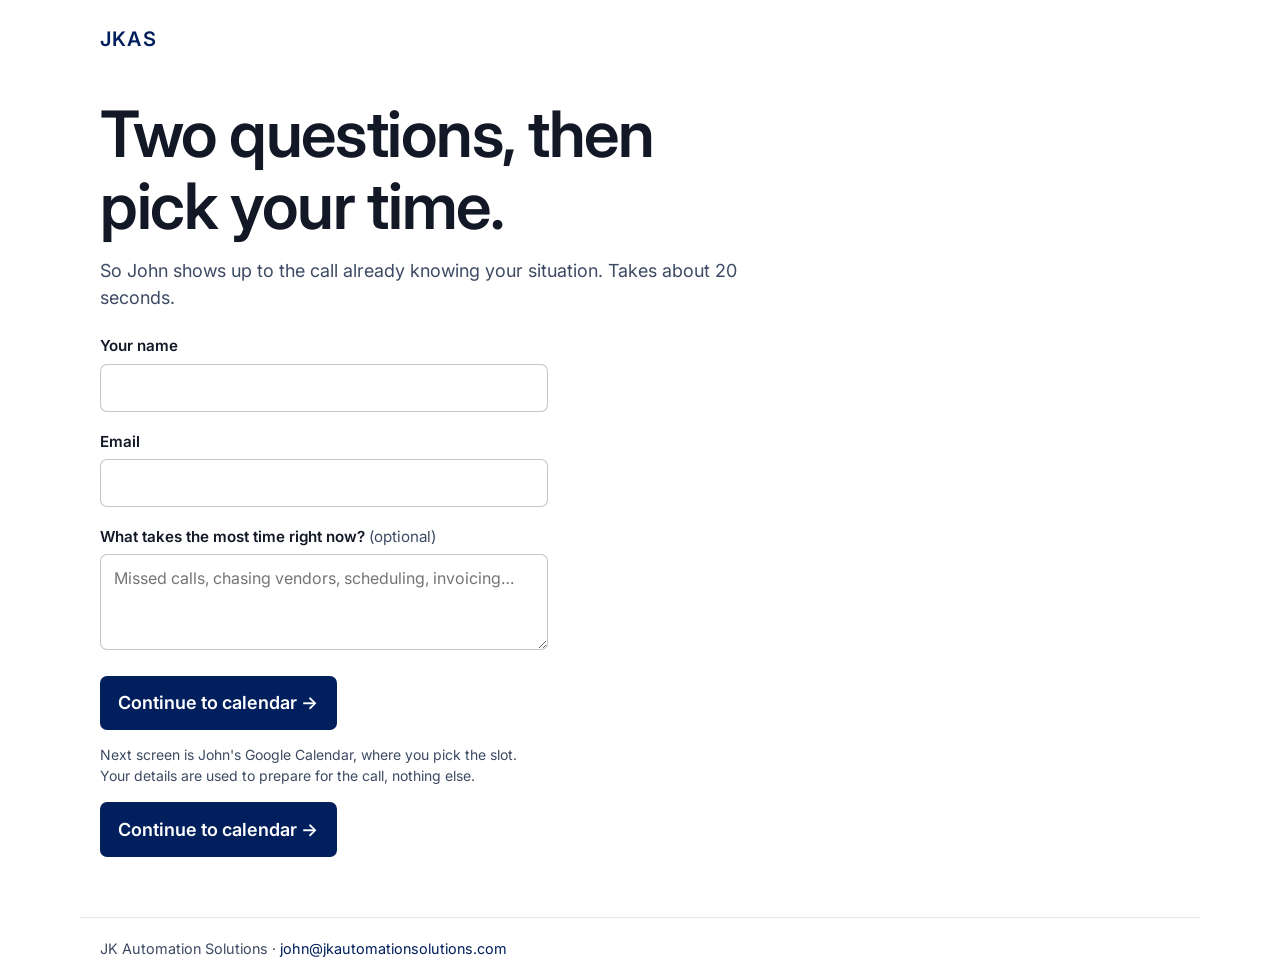
==== book/index.html @ 0c414f65 "Add /book step so bookings become a real tracked conversion Google Calendar appointment pages are ho" ====
<!DOCTYPE html>
<html lang="en">
<head>
  <meta charset="utf-8">
  <meta name="viewport" content="width=device-width, initial-scale=1">
  <title>Book a 15-minute walkthrough | JK Automation Solutions</title>
  <meta name="description" content="Tell John what's eating your time, then pick a 15-minute slot.">
  <meta name="robots" content="noindex, follow">
  <link rel="icon" href="/jkas.svg">
  <link rel="preconnect" href="https://fonts.googleapis.com">
  <link rel="preconnect" href="https://fonts.gstatic.com" crossorigin>
  <link href="https://fonts.googleapis.com/css2?family=Inter:wght@400;600&display=swap" rel="stylesheet">
  <link rel="stylesheet" href="/styles.css">
  <!-- Google tag (gtag.js) AW-18446712626 + G-NCH603HL9H -->
  <script async src="https://www.googletagmanager.com/gtag/js?id=AW-18446712626"></script>
  <script>
    window.dataLayer = window.dataLayer || [];
    function gtag(){dataLayer.push(arguments);}
    gtag('js', new Date());
    gtag('config', 'AW-18446712626');
    gtag('config', 'G-NCH603HL9H');
  </script>
  <!-- Vercel Web Analytics -->
  <script>
    window.va = window.va || function () { (window.vaq = window.vaq || []).push(arguments); };
  </script>
  <script defer src="/_vercel/insights/script.js"></script>
  <script src="/track.js"></script>
</head>
<body>
  <header class="wrap">
    <a class="brand" href="/">JKAS</a>
  </header>

  <main class="wrap">
    <section class="hero">
      <h1>Two questions, then pick your time.</h1>
      <p class="lede">So John shows up to the call already knowing your situation. Takes about 20 seconds.</p>

      <form id="book-form" class="form" novalidate>
        <div class="field">
          <label for="name">Your name</label>
          <input id="name" name="name" type="text" autocomplete="name" required>
          <p class="err" data-err="name" hidden>Please add your name.</p>
        </div>

        <div class="field">
          <label for="email">Email</label>
          <input id="email" name="email" type="email" autocomplete="email" inputmode="email" required>
          <p class="err" data-err="email" hidden>Please add a valid email.</p>
        </div>

        <div class="field">
          <label for="task">What takes the most time right now? <span class="opt">(optional)</span></label>
          <textarea id="task" name="task" rows="3" placeholder="Missed calls, chasing vendors, scheduling, invoicing&hellip;"></textarea>
        </div>

        <p class="actions">
          <button class="btn" type="submit" id="book-submit">Continue to calendar &rarr;</button>
        </p>
        <p class="fineprint">Next screen is John's Google Calendar, where you pick the slot. Your details are used to prepare for the call, nothing else.</p>
      </form>

      <p class="actions" id="fallback" hidden>
        <a class="btn" id="fallback-link" href="https://calendar.app.google/WTUQNErLQ6btWFNG7">Continue to calendar &rarr;</a>
      </p>
    </section>
  </main>

  <footer class="wrap">
    <p>JK Automation Solutions &middot; <a class="mail" href="mailto:john@jkautomationsolutions.com">john@jkautomationsolutions.com</a></p>
  </footer>

  <script>
  (function () {
    // ---- Config ------------------------------------------------------
    var CALENDAR_URL = 'https://calendar.app.google/WTUQNErLQ6btWFNG7';

    // Google Ads conversion action for a completed booking request.
    // Create a NEW action named e.g. "Lead - Booking Request" in Google Ads
    // and paste its send_to value here. Until then this reuses the old label.
    var CONVERSION_SEND_TO = 'AW-18446712626/umvJCPDZqvUcELL-idxE';

    // Optional: a Google Form that receives the lead so nobody is lost if
    // they abandon the calendar step. Fill both in to switch it on.
    // FORM_ACTION: https://docs.google.com/forms/d/e/<FORM_ID>/formResponse
    // FORM_FIELDS: the entry.NNNN ids from that form's prefilled link.
    var FORM_ACTION = '';
    var FORM_FIELDS = { name: '', email: '', task: '', gclid: '' };
    // ------------------------------------------------------------------

    var form = document.getElementById('book-form');
    var submit = document.getElementById('book-submit');
    var fallback = document.getElementById('fallback');
    var handedOff = false;

    document.getElementById('fallback-link').href = CALENDAR_URL;

    function showErr(field, show) {
      var el = document.querySelector('[data-err="' + field + '"]');
      if (el) { el.hidden = !show; }
      var input = document.getElementById(field);
      if (input) { input.setAttribute('aria-invalid', show ? 'true' : 'false'); }
    }

    function validEmail(v) { return /^[^\s@]+@[^\s@]+\.[^\s@]+$/.test(v); }

    function goToCalendar() {
      if (handedOff) return;
      handedOff = true;
      window.location.href = CALENDAR_URL;
    }

    function saveLead(lead) {
      if (!FORM_ACTION || !FORM_FIELDS.email) return;
      try {
        var body = new FormData();
        Object.keys(FORM_FIELDS).forEach(function (k) {
          if (FORM_FIELDS[k] && lead[k]) { body.append(FORM_FIELDS[k], lead[k]); }
        });
        // no-cors: Google Forms accepts the POST but returns an opaque
        // response, so this is fire-and-forget by design.
        fetch(FORM_ACTION, { method: 'POST', mode: 'no-cors', body: body });
      } catch (err) { /* never block the booking on this */ }
    }

    form.addEventListener('submit', function (e) {
      e.preventDefault();

      var name = form.name.value.trim();
      var email = form.email.value.trim();
      var task = form.task.value.trim();

      showErr('name', !name);
      showErr('email', !validEmail(email));
      if (!name || !validEmail(email)) {
        var bad = !name ? 'name' : 'email';
        document.getElementById(bad).focus();
        return;
      }

      submit.disabled = true;
      submit.textContent = 'Opening calendar…';

      var attr = (window.jkTrack && window.jkTrack.readAttr()) || {};
      saveLead({ name: name, email: email, task: task, gclid: attr.gclid || '' });

      // Enhanced conversions: lets Google match this lead to the ad click
      // even when the gclid cookie is missing.
      if (typeof gtag === 'function') {
        gtag('set', 'user_data', { email: email });
        gtag('event', 'conversion', {
          send_to: CONVERSION_SEND_TO,
          event_callback: goToCalendar
        });
      }
      if (window.jkTrack) {
        window.jkTrack.track('booking_request', { event_label: 'book_form', has_task: task ? 'yes' : 'no' });
      }

      // Never let a blocked tag strand the visitor.
      setTimeout(goToCalendar, 1200);
    });

    // If JS-driven submit can't run for any reason, expose a plain link.
    window.addEventListener('error', function () {
      if (!handedOff) { fallback.hidden = false; }
    });
  })();
  </script>
</body>
</html>
---- styles.css ----
:root {
  --page: #ffffff;
  --ink: #121826;
  --muted: #3d4a63;
  --navy: #001f5c;
  --navy-hover: #00153d;
  --btn-radius: 7px;
  --measure: 40rem;
  --hero: 70rem;
}

* { box-sizing: border-box; }

html, body {
  margin: 0;
  background: var(--page);
  color: var(--ink);
}

body {
  font-family: Inter, system-ui, -apple-system, "Segoe UI", sans-serif;
  font-size: 18px;
  font-weight: 400;
  line-height: 1.5;
  min-height: 100vh;
}

.wrap {
  max-width: var(--hero);
  margin: 0 auto;
  padding: 0 1.25rem;
}

header.wrap {
  display: flex;
  align-items: center;
  padding-top: 1.5rem;
}

.brand {
  display: inline-block;
  color: var(--navy);
  text-decoration: none;
  font-weight: 600;
  font-size: 1.25rem;
  letter-spacing: 0.06em;
}

main.wrap {
  padding-bottom: 3.5rem;
}

main section {
  max-width: var(--measure);
}

h1, h2, h3 {
  font-weight: 600;
  font-style: normal;
  color: var(--ink);
  letter-spacing: -0.02em;
}

h1 {
  font-size: clamp(2rem, 6vw, 4rem);
  line-height: 1.12;
  margin: 2.75rem 0 1rem;
}

h2 {
  font-size: 1.35rem;
  line-height: 1.25;
  margin: 2.75rem 0 0.75rem;
  letter-spacing: -0.015em;
}

h3 {
  font-size: 1.05rem;
  line-height: 1.35;
  margin: 1.5rem 0 0.35rem;
  letter-spacing: -0.01em;
}

.lede, main p, li {
  color: var(--muted);
}

.lede {
  font-size: 1.125rem;
  margin: 0 0 1.5rem;
}

.actions {
  display: flex;
  flex-wrap: wrap;
  align-items: center;
  gap: 0.85rem 1.15rem;
  margin: 0 0 0.25rem;
}

.btn {
  display: inline-block;
  background: var(--navy);
  color: #fff;
  font-weight: 600;
  text-decoration: none;
  padding: 0.85rem 1.15rem;
  border-radius: var(--btn-radius);
}

.btn:hover { background: var(--navy-hover); }

.mail {
  color: var(--navy);
  text-decoration: none;
  font-weight: 600;
}

.mail:hover { text-decoration: underline; }

ul {
  margin: 0;
  padding: 0;
  list-style: none;
}

li {
  padding-left: 1.1rem;
  position: relative;
  margin: 0.85rem 0;
}

li::before {
  content: "";
  position: absolute;
  left: 0;
  top: 0.55rem;
  width: 0.45rem;
  height: 0.45rem;
  border-radius: 50%;
  background: var(--navy);
}

.faq h3 + p { margin-top: 0; }

.form {
  max-width: 28rem;
  margin: 0 0 1rem;
}

.field {
  margin: 0 0 1.15rem;
}

.field label {
  display: block;
  font-weight: 600;
  color: var(--ink);
  font-size: 0.95rem;
  margin: 0 0 0.35rem;
}

.field .opt {
  font-weight: 400;
  color: var(--muted);
}

.field input,
.field textarea {
  width: 100%;
  font: inherit;
  font-size: 1rem;
  color: var(--ink);
  background: var(--page);
  padding: 0.7rem 0.8rem;
  border: 1px solid rgba(18, 24, 38, 0.25);
  border-radius: var(--btn-radius);
}

.field textarea { resize: vertical; }

.field input:focus-visible,
.field textarea:focus-visible {
  outline: 2px solid var(--navy);
  outline-offset: 1px;
  border-color: var(--navy);
}

.field input[aria-invalid="true"] { border-color: #b3261e; }

.err {
  color: #b3261e;
  font-size: 0.875rem;
  margin: 0.35rem 0 0;
}

button.btn {
  font: inherit;
  font-weight: 600;
  border: 0;
  cursor: pointer;
}

button.btn:disabled {
  opacity: 0.7;
  cursor: default;
}

.fineprint {
  font-size: 0.875rem;
  margin: 0.9rem 0 0;
}

footer a.mail { font-weight: 400; }

a:focus-visible {
  outline: 2px solid var(--navy);
  outline-offset: 3px;
}

footer.wrap {
  border-top: 1px solid rgba(18, 24, 38, 0.1);
  padding: 1.25rem;
  color: var(--muted);
  font-size: 0.9rem;
}

footer p {
  max-width: var(--measure);
  margin: 0;
}

@media (max-width: 40rem) {
  .actions { align-items: stretch; flex-direction: column; }
  .btn { text-align: center; }
}
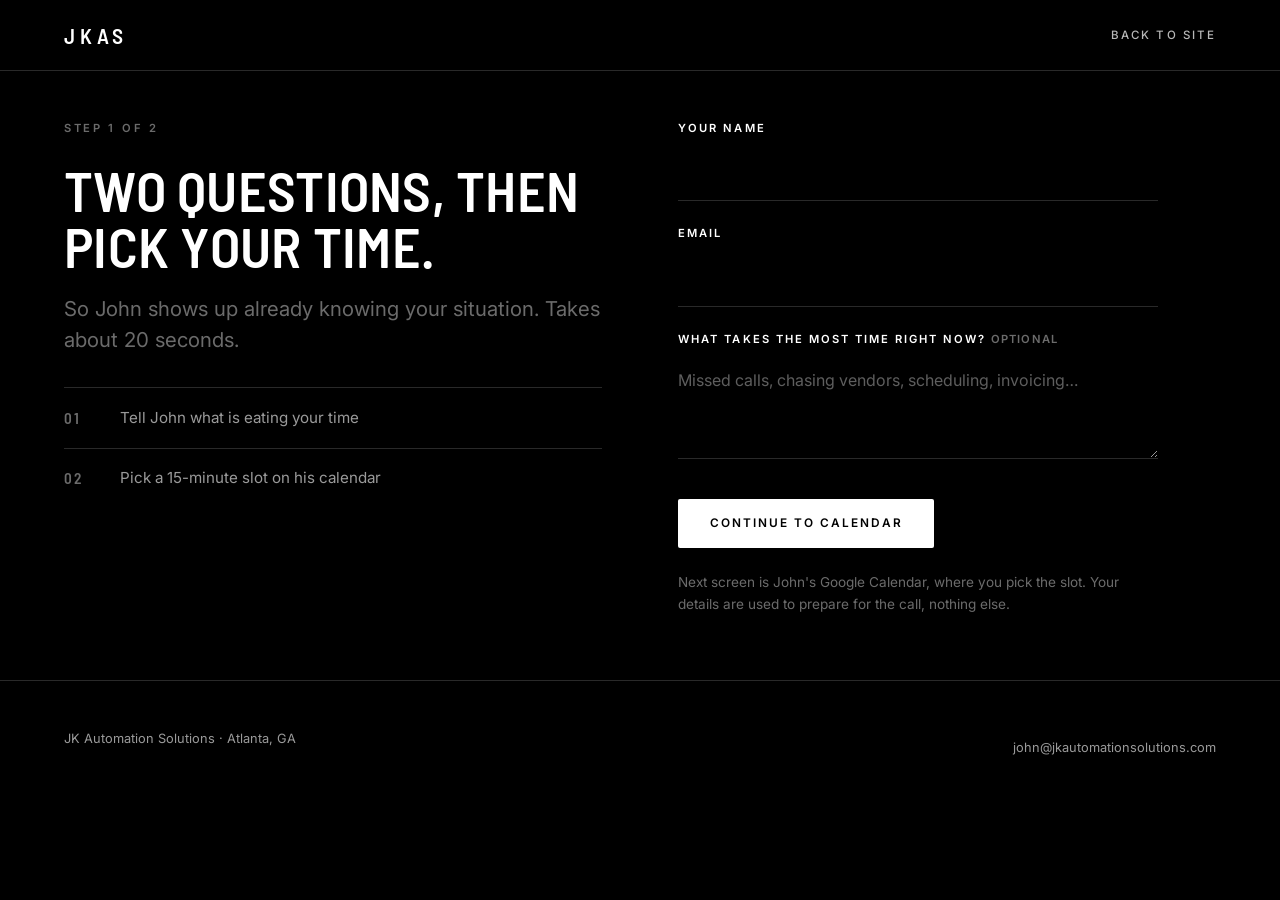
==== commit e3a42efc: "Rebuild the site as a monochrome, type-led landing page Replaces the plain document layout with a bl" ====
--- a/book/index.html
+++ b/book/index.html
@@ -6,10 +6,11 @@
   <title>Book a 15-minute walkthrough | JK Automation Solutions</title>
   <meta name="description" content="Tell John what's eating your time, then pick a 15-minute slot.">
   <meta name="robots" content="noindex, follow">
+  <meta name="theme-color" content="#000000">
   <link rel="icon" href="/jkas.svg">
   <link rel="preconnect" href="https://fonts.googleapis.com">
   <link rel="preconnect" href="https://fonts.gstatic.com" crossorigin>
-  <link href="https://fonts.googleapis.com/css2?family=Inter:wght@400;600&display=swap" rel="stylesheet">
+  <link href="https://fonts.googleapis.com/css2?family=Barlow+Semi+Condensed:wght@500;600&family=Inter:wght@400;500;600&display=swap" rel="stylesheet">
   <link rel="stylesheet" href="/styles.css">
   <!-- Google tag (gtag.js) AW-18446712626 + G-NCH603HL9H -->
   <script async src="https://www.googletagmanager.com/gtag/js?id=AW-18446712626"></script>
@@ -26,49 +27,93 @@
   </script>
   <script defer src="/_vercel/insights/script.js"></script>
   <script src="/track.js"></script>
+  <style>
+    /* The booking step is a single dark screen, no scroll furniture. */
+    body { background: var(--black); color: var(--white); }
+    .book-main { padding-top: 7.5rem; padding-bottom: 4rem; }
+    .book-grid { display: grid; gap: clamp(2.5rem, 6vw, 5rem); }
+    @media (min-width: 60rem) {
+      .book-grid { grid-template-columns: minmax(0, 1fr) minmax(0, 1fr); align-items: start; }
+    }
+    .book-steps { list-style: none; margin: 2rem 0 0; padding: 0; }
+    .book-steps li {
+      display: grid;
+      grid-template-columns: 2.5rem minmax(0, 1fr);
+      gap: 1rem;
+      padding: 1.1rem 0;
+      border-top: 1px solid var(--line-dark);
+      color: var(--grey-dim);
+      font-size: 0.95rem;
+    }
+    .book-steps .num {
+      font-family: "Barlow Semi Condensed", Inter, sans-serif;
+      font-weight: 600;
+      letter-spacing: 0.14em;
+      color: var(--grey);
+    }
+  </style>
 </head>
-<body>
-  <header class="wrap">
+<body class="book-page">
+  <a class="skip" href="#main">Skip to content</a>
+
+  <header class="site-header is-stuck">
     <a class="brand" href="/">JKAS</a>
+    <nav class="nav">
+      <a class="nav-link" href="/">Back to site</a>
+    </nav>
   </header>
 
-  <main class="wrap">
-    <section class="hero">
-      <h1>Two questions, then pick your time.</h1>
-      <p class="lede">So John shows up to the call already knowing your situation. Takes about 20 seconds.</p>
-
-      <form id="book-form" class="form" novalidate>
-        <div class="field">
-          <label for="name">Your name</label>
-          <input id="name" name="name" type="text" autocomplete="name" required>
-          <p class="err" data-err="name" hidden>Please add your name.</p>
-        </div>
-
-        <div class="field">
-          <label for="email">Email</label>
-          <input id="email" name="email" type="email" autocomplete="email" inputmode="email" required>
-          <p class="err" data-err="email" hidden>Please add a valid email.</p>
-        </div>
-
-        <div class="field">
-          <label for="task">What takes the most time right now? <span class="opt">(optional)</span></label>
-          <textarea id="task" name="task" rows="3" placeholder="Missed calls, chasing vendors, scheduling, invoicing&hellip;"></textarea>
-        </div>
-
-        <p class="actions">
-          <button class="btn" type="submit" id="book-submit">Continue to calendar &rarr;</button>
+  <main class="wrap book-main" id="main">
+    <div class="book-grid">
+
+      <div>
+        <p class="eyebrow">Step 1 of 2</p>
+        <h2>Two questions, then pick your time.</h2>
+        <p class="lede" style="margin-top:1.25rem">So John shows up already knowing your situation. Takes about 20 seconds.</p>
+        <ol class="book-steps">
+          <li><span class="num">01</span><span>Tell John what is eating your time</span></li>
+          <li><span class="num">02</span><span>Pick a 15-minute slot on his calendar</span></li>
+        </ol>
+      </div>
+
+      <div>
+        <form id="book-form" class="form" novalidate>
+          <div class="field">
+            <label for="name">Your name</label>
+            <input id="name" name="name" type="text" autocomplete="name" required>
+            <p class="err" data-err="name" hidden>Please add your name.</p>
+          </div>
+
+          <div class="field">
+            <label for="email">Email</label>
+            <input id="email" name="email" type="email" autocomplete="email" inputmode="email" required>
+            <p class="err" data-err="email" hidden>Please add a valid email.</p>
+          </div>
+
+          <div class="field">
+            <label for="task">What takes the most time right now? <span class="opt">Optional</span></label>
+            <textarea id="task" name="task" rows="3" placeholder="Missed calls, chasing vendors, scheduling, invoicing&hellip;"></textarea>
+          </div>
+
+          <p class="actions" style="margin-top:2rem">
+            <button class="btn btn-solid" type="submit" id="book-submit">Continue to calendar</button>
+          </p>
+          <p class="fineprint">Next screen is John's Google Calendar, where you pick the slot. Your details are used to prepare for the call, nothing else.</p>
+        </form>
+
+        <p class="actions" id="fallback" hidden>
+          <a class="btn btn-solid" id="fallback-link" href="https://calendar.app.google/WTUQNErLQ6btWFNG7">Continue to calendar</a>
         </p>
-        <p class="fineprint">Next screen is John's Google Calendar, where you pick the slot. Your details are used to prepare for the call, nothing else.</p>
-      </form>
-
-      <p class="actions" id="fallback" hidden>
-        <a class="btn" id="fallback-link" href="https://calendar.app.google/WTUQNErLQ6btWFNG7">Continue to calendar &rarr;</a>
-      </p>
-    </section>
+      </div>
+
+    </div>
   </main>
 
-  <footer class="wrap">
-    <p>JK Automation Solutions &middot; <a class="mail" href="mailto:john@jkautomationsolutions.com">john@jkautomationsolutions.com</a></p>
+  <footer class="site-footer">
+    <div class="wrap">
+      <p>JK Automation Solutions &middot; Atlanta, GA</p>
+      <p><a href="mailto:john@jkautomationsolutions.com">john@jkautomationsolutions.com</a></p>
+    </div>
   </footer>
 
   <script>
@@ -76,10 +121,8 @@
     // ---- Config ------------------------------------------------------
     var CALENDAR_URL = 'https://calendar.app.google/WTUQNErLQ6btWFNG7';
 
-    // Google Ads conversion action for a completed booking request.
-    // Create a NEW action named e.g. "Lead - Booking Request" in Google Ads
-    // and paste its send_to value here. Until then this reuses the old label.
-    var CONVERSION_SEND_TO = 'AW-18446712626/umvJCPDZqvUcELL-idxE';
+    // Google Ads conversion action "Lead - Booking Request".
+    var CONVERSION_SEND_TO = 'AW-18446712626/f9s8CMfX3_0cELL-idxE';
 
     // Optional: a Google Form that receives the lead so nobody is lost if
     // they abandon the calendar step. Fill both in to switch it on.
@@ -134,8 +177,7 @@
       showErr('name', !name);
       showErr('email', !validEmail(email));
       if (!name || !validEmail(email)) {
-        var bad = !name ? 'name' : 'email';
-        document.getElementById(bad).focus();
+        document.getElementById(!name ? 'name' : 'email').focus();
         return;
       }
 
@@ -151,6 +193,8 @@
         gtag('set', 'user_data', { email: email });
         gtag('event', 'conversion', {
           send_to: CONVERSION_SEND_TO,
+          value: 1.0,
+          currency: 'USD',
           event_callback: goToCalendar
         });
       }
--- a/styles.css
+++ b/styles.css
@@ -1,236 +1,497 @@
+/* JK Automation Solutions — monochrome, high-contrast, type-led. */
+
 :root {
-  --page: #ffffff;
-  --ink: #121826;
-  --muted: #3d4a63;
-  --navy: #001f5c;
-  --navy-hover: #00153d;
-  --btn-radius: 7px;
-  --measure: 40rem;
-  --hero: 70rem;
+  --black: #000000;
+  --off-black: #0b0b0b;
+  --white: #ffffff;
+  --paper: #f4f4f4;
+  --ink: #111111;
+  --grey: #6b6b6b;
+  --grey-dim: #9a9a9a;
+  --line-dark: rgba(255, 255, 255, 0.16);
+  --line-light: rgba(0, 0, 0, 0.14);
+  --gutter: clamp(1.25rem, 5vw, 5rem);
+  --measure: 46rem;
+  --max: 84rem;
 }
 
 * { box-sizing: border-box; }
 
-html, body {
+[hidden] { display: none !important; }
+
+html {
+  scroll-behavior: smooth;
+  -webkit-text-size-adjust: 100%;
+}
+
+@media (prefers-reduced-motion: reduce) {
+  html { scroll-behavior: auto; }
+  *, *::before, *::after {
+    animation-duration: 0.001ms !important;
+    transition-duration: 0.001ms !important;
+  }
+}
+
+body {
   margin: 0;
-  background: var(--page);
+  background: var(--white);
   color: var(--ink);
-}
-
-body {
   font-family: Inter, system-ui, -apple-system, "Segoe UI", sans-serif;
-  font-size: 18px;
-  font-weight: 400;
+  font-size: 1rem;
+  line-height: 1.6;
+  -webkit-font-smoothing: antialiased;
+}
+
+/* ---------- Type ---------- */
+
+h1, h2, h3, .display {
+  font-family: "Barlow Semi Condensed", Inter, system-ui, sans-serif;
+  font-weight: 600;
+  text-transform: uppercase;
+  line-height: 1;
+  letter-spacing: 0.005em;
+  margin: 0;
+}
+
+h1 { font-size: clamp(2.75rem, 8.5vw, 7rem); }
+h2 { font-size: clamp(1.9rem, 4.5vw, 3.5rem); }
+h3 { font-size: clamp(1.1rem, 2vw, 1.35rem); letter-spacing: 0.04em; }
+
+p { margin: 0 0 1.15rem; }
+p:last-child { margin-bottom: 0; }
+
+.eyebrow {
+  font-size: 0.7rem;
+  font-weight: 600;
+  text-transform: uppercase;
+  letter-spacing: 0.24em;
+  color: var(--grey);
+  margin: 0 0 1.5rem;
+}
+
+.lede {
+  font-size: clamp(1.05rem, 1.6vw, 1.3rem);
   line-height: 1.5;
-  min-height: 100vh;
-}
+  max-width: 34rem;
+  color: var(--grey);
+}
+
+/* ---------- Layout ---------- */
 
 .wrap {
-  max-width: var(--hero);
+  width: 100%;
+  max-width: var(--max);
   margin: 0 auto;
-  padding: 0 1.25rem;
-}
-
-header.wrap {
-  display: flex;
-  align-items: center;
-  padding-top: 1.5rem;
+  padding-left: var(--gutter);
+  padding-right: var(--gutter);
+}
+
+section {
+  padding: clamp(4.5rem, 11vh, 9rem) 0;
+  border-top: 1px solid var(--line-light);
+}
+
+.dark {
+  background: var(--black);
+  color: var(--white);
+  border-top-color: var(--line-dark);
+}
+
+.dark h1, .dark h2, .dark h3 { color: var(--white); }
+.dark .eyebrow, .dark .lede, .dark p { color: var(--grey-dim); }
+
+.narrow { max-width: var(--measure); }
+.wrap > .narrow { margin-left: 0; }
+
+/* ---------- Header ---------- */
+
+.site-header {
+  position: fixed;
+  inset: 0 0 auto;
+  z-index: 50;
+  display: flex;
+  align-items: center;
+  justify-content: space-between;
+  gap: 1rem;
+  padding: 1.1rem var(--gutter);
+  background: transparent;
+  transition: background 0.25s ease, border-color 0.25s ease;
+  border-bottom: 1px solid transparent;
+}
+
+.site-header.is-stuck {
+  background: rgba(0, 0, 0, 0.92);
+  backdrop-filter: blur(8px);
+  border-bottom-color: var(--line-dark);
 }
 
 .brand {
-  display: inline-block;
-  color: var(--navy);
+  font-family: "Barlow Semi Condensed", Inter, sans-serif;
+  font-size: 1.35rem;
+  font-weight: 600;
+  letter-spacing: 0.22em;
+  text-transform: uppercase;
+  color: var(--white);
   text-decoration: none;
-  font-weight: 600;
-  font-size: 1.25rem;
-  letter-spacing: 0.06em;
-}
-
-main.wrap {
-  padding-bottom: 3.5rem;
-}
-
-main section {
-  max-width: var(--measure);
-}
-
-h1, h2, h3 {
-  font-weight: 600;
-  font-style: normal;
-  color: var(--ink);
-  letter-spacing: -0.02em;
-}
-
-h1 {
-  font-size: clamp(2rem, 6vw, 4rem);
-  line-height: 1.12;
-  margin: 2.75rem 0 1rem;
-}
-
-h2 {
-  font-size: 1.35rem;
-  line-height: 1.25;
-  margin: 2.75rem 0 0.75rem;
-  letter-spacing: -0.015em;
-}
-
-h3 {
-  font-size: 1.05rem;
-  line-height: 1.35;
-  margin: 1.5rem 0 0.35rem;
-  letter-spacing: -0.01em;
-}
-
-.lede, main p, li {
-  color: var(--muted);
-}
-
-.lede {
-  font-size: 1.125rem;
-  margin: 0 0 1.5rem;
-}
+}
+
+.nav {
+  display: flex;
+  align-items: center;
+  gap: clamp(1rem, 2.5vw, 2.25rem);
+}
+
+.nav .nav-link {
+  font-size: 0.72rem;
+  font-weight: 500;
+  letter-spacing: 0.18em;
+  text-transform: uppercase;
+  color: rgba(255, 255, 255, 0.72);
+  text-decoration: none;
+}
+
+.nav .nav-link:hover { color: var(--white); }
+
+@media (max-width: 52rem) {
+  .nav .nav-link { display: none; }
+}
+
+/* ---------- Buttons ---------- */
+
+.btn {
+  display: inline-flex;
+  align-items: center;
+  justify-content: center;
+  gap: 0.6rem;
+  font-family: inherit;
+  font-size: 0.74rem;
+  font-weight: 600;
+  letter-spacing: 0.17em;
+  text-transform: uppercase;
+  text-decoration: none;
+  padding: 1.05rem 1.9rem;
+  border: 1px solid transparent;
+  border-radius: 2px;
+  cursor: pointer;
+  transition: background 0.18s ease, color 0.18s ease, border-color 0.18s ease;
+}
+
+.btn-solid { background: var(--white); color: var(--black); }
+.btn-solid:hover { background: var(--grey-dim); }
+
+.btn-ghost { background: transparent; color: var(--white); border-color: var(--line-dark); }
+.btn-ghost:hover { border-color: var(--white); }
+
+.on-light .btn-solid { background: var(--black); color: var(--white); }
+.on-light .btn-solid:hover { background: #2a2a2a; }
+.on-light .btn-ghost { color: var(--black); border-color: var(--line-light); }
+.on-light .btn-ghost:hover { border-color: var(--black); }
+
+.btn-sm { padding: 0.72rem 1.2rem; font-size: 0.68rem; }
+.btn:disabled { opacity: 0.55; cursor: default; }
 
 .actions {
   display: flex;
   flex-wrap: wrap;
-  align-items: center;
-  gap: 0.85rem 1.15rem;
-  margin: 0 0 0.25rem;
-}
-
-.btn {
-  display: inline-block;
-  background: var(--navy);
-  color: #fff;
-  font-weight: 600;
-  text-decoration: none;
-  padding: 0.85rem 1.15rem;
-  border-radius: var(--btn-radius);
-}
-
-.btn:hover { background: var(--navy-hover); }
-
-.mail {
-  color: var(--navy);
-  text-decoration: none;
-  font-weight: 600;
-}
-
-.mail:hover { text-decoration: underline; }
-
-ul {
+  gap: 0.85rem;
+  margin: 2.25rem 0 0;
+}
+
+@media (max-width: 30rem) {
+  .actions { flex-direction: column; align-items: stretch; }
+}
+
+/* ---------- Hero ---------- */
+
+.hero {
+  position: relative;
+  display: flex;
+  align-items: flex-end;
+  min-height: 100svh;
+  padding: 8rem 0 clamp(3rem, 8vh, 6rem);
+  background: var(--black);
+  color: var(--white);
+  border-top: 0;
+  overflow: hidden;
+}
+
+/* A faint horizon glow keeps the black from reading as a dead flat field. */
+.hero::after {
+  content: "";
+  position: absolute;
+  inset: auto -20% -55% -20%;
+  height: 90%;
+  background: radial-gradient(60% 100% at 50% 100%, rgba(255, 255, 255, 0.14), transparent 70%);
+  pointer-events: none;
+}
+
+.hero .wrap { position: relative; z-index: 1; }
+.hero h1 { max-width: 16ch; margin-bottom: 1.75rem; }
+.hero .lede { color: rgba(255, 255, 255, 0.78); }
+.hero .eyebrow { color: rgba(255, 255, 255, 0.55); }
+
+/* ---------- Stat band ---------- */
+
+.stats {
+  display: grid;
+  grid-template-columns: repeat(3, 1fr);
+  border-top: 1px solid var(--line-dark);
+  background: var(--black);
+}
+
+.stats > div {
+  padding: clamp(1.75rem, 4vw, 2.75rem) var(--gutter);
+  border-left: 1px solid var(--line-dark);
+}
+
+.stats > div:first-child { border-left: 0; }
+
+.stat-num {
+  font-family: "Barlow Semi Condensed", Inter, sans-serif;
+  font-size: clamp(1.6rem, 4vw, 2.75rem);
+  font-weight: 600;
+  text-transform: uppercase;
+  line-height: 1;
+  color: var(--white);
+  display: block;
+}
+
+.stat-label {
+  font-size: 0.68rem;
+  letter-spacing: 0.18em;
+  text-transform: uppercase;
+  color: var(--grey-dim);
+  margin: 0.6rem 0 0;
+}
+
+@media (max-width: 40rem) {
+  .stats { grid-template-columns: 1fr; }
+  .stats > div { border-left: 0; border-top: 1px solid var(--line-dark); }
+  .stats > div:first-child { border-top: 0; }
+}
+
+/* ---------- Section head ---------- */
+
+.section-head {
+  display: grid;
+  grid-template-columns: minmax(0, 1fr);
+  gap: 1.25rem;
+  margin-bottom: clamp(2.5rem, 5vw, 4rem);
+}
+
+@media (min-width: 60rem) {
+  .section-head {
+    grid-template-columns: minmax(0, 1fr) minmax(0, 1fr);
+    align-items: end;
+    gap: 3rem;
+  }
+  .section-head .lede { margin: 0; }
+}
+
+/* ---------- Numbered list ---------- */
+
+.items {
+  display: grid;
+  gap: 0;
   margin: 0;
   padding: 0;
   list-style: none;
 }
 
-li {
-  padding-left: 1.1rem;
-  position: relative;
-  margin: 0.85rem 0;
-}
-
-li::before {
-  content: "";
-  position: absolute;
-  left: 0;
-  top: 0.55rem;
-  width: 0.45rem;
-  height: 0.45rem;
-  border-radius: 50%;
-  background: var(--navy);
-}
-
-.faq h3 + p { margin-top: 0; }
-
-.form {
-  max-width: 28rem;
-  margin: 0 0 1rem;
-}
-
-.field {
-  margin: 0 0 1.15rem;
-}
+.items li {
+  display: grid;
+  grid-template-columns: 4.5rem minmax(0, 1fr);
+  gap: 1.5rem;
+  padding: 1.75rem 0;
+  border-top: 1px solid var(--line-light);
+}
+
+.dark .items li { border-top-color: var(--line-dark); }
+.items li:last-child { border-bottom: 1px solid var(--line-light); }
+.dark .items li:last-child { border-bottom-color: var(--line-dark); }
+
+.items .num {
+  font-family: "Barlow Semi Condensed", Inter, sans-serif;
+  font-size: 0.9rem;
+  font-weight: 600;
+  letter-spacing: 0.14em;
+  color: var(--grey);
+  padding-top: 0.25rem;
+}
+
+.items .body { margin: 0; color: var(--ink); font-size: 1.05rem; }
+.dark .items .body { color: rgba(255, 255, 255, 0.86); }
+
+@media (max-width: 34rem) {
+  .items li { grid-template-columns: 1fr; gap: 0.4rem; }
+}
+
+/* ---------- Figure callout ---------- */
+
+.figure {
+  display: grid;
+  gap: 1.5rem;
+  align-items: center;
+}
+
+@media (min-width: 60rem) {
+  .figure { grid-template-columns: auto minmax(0, 1fr); gap: 3.5rem; }
+}
+
+.figure-num {
+  font-family: "Barlow Semi Condensed", Inter, sans-serif;
+  font-size: clamp(3.5rem, 12vw, 8rem);
+  font-weight: 600;
+  line-height: 0.85;
+  color: var(--white);
+  white-space: nowrap;
+}
+
+.figure-note {
+  font-size: 0.72rem;
+  letter-spacing: 0.18em;
+  text-transform: uppercase;
+  color: var(--grey);
+  margin: 1.25rem 0 0;
+}
+
+/* ---------- FAQ ---------- */
+
+.faq-item {
+  border-top: 1px solid var(--line-light);
+}
+
+.faq-item:last-of-type { border-bottom: 1px solid var(--line-light); }
+
+.faq-item summary {
+  display: flex;
+  align-items: center;
+  justify-content: space-between;
+  gap: 1.5rem;
+  padding: 1.6rem 0;
+  cursor: pointer;
+  list-style: none;
+  font-family: "Barlow Semi Condensed", Inter, sans-serif;
+  font-size: clamp(1.05rem, 2vw, 1.3rem);
+  font-weight: 600;
+  text-transform: uppercase;
+  letter-spacing: 0.04em;
+}
+
+.faq-item summary::-webkit-details-marker { display: none; }
+
+.faq-item summary::after {
+  content: "+";
+  font-size: 1.5rem;
+  font-weight: 400;
+  color: var(--grey);
+  line-height: 1;
+  flex: none;
+}
+
+.faq-item[open] summary::after { content: "\2212"; }
+.faq-item > p { padding: 0 0 1.6rem; max-width: var(--measure); color: var(--grey); }
+
+/* ---------- Form ---------- */
+
+.form { max-width: 30rem; }
+.field { margin: 0 0 1.5rem; }
 
 .field label {
   display: block;
-  font-weight: 600;
-  color: var(--ink);
-  font-size: 0.95rem;
-  margin: 0 0 0.35rem;
-}
-
-.field .opt {
-  font-weight: 400;
-  color: var(--muted);
-}
+  font-size: 0.7rem;
+  font-weight: 600;
+  letter-spacing: 0.18em;
+  text-transform: uppercase;
+  color: var(--white);
+  margin: 0 0 0.6rem;
+}
+
+.field .opt { color: var(--grey); letter-spacing: 0.1em; }
 
 .field input,
 .field textarea {
   width: 100%;
   font: inherit;
   font-size: 1rem;
-  color: var(--ink);
-  background: var(--page);
-  padding: 0.7rem 0.8rem;
-  border: 1px solid rgba(18, 24, 38, 0.25);
-  border-radius: var(--btn-radius);
-}
-
-.field textarea { resize: vertical; }
-
-.field input:focus-visible,
-.field textarea:focus-visible {
-  outline: 2px solid var(--navy);
-  outline-offset: 1px;
-  border-color: var(--navy);
-}
-
-.field input[aria-invalid="true"] { border-color: #b3261e; }
+  color: var(--white);
+  background: transparent;
+  padding: 0.85rem 0;
+  border: 0;
+  border-bottom: 1px solid var(--line-dark);
+  border-radius: 0;
+  transition: border-color 0.18s ease;
+}
+
+.field textarea { resize: vertical; padding-top: 0.6rem; }
+.field input::placeholder,
+.field textarea::placeholder { color: #5e5e5e; }
+
+.field input:focus,
+.field textarea:focus {
+  outline: none;
+  border-bottom-color: var(--white);
+}
+
+.field input[aria-invalid="true"],
+.field textarea[aria-invalid="true"] { border-bottom-color: #ff6b6b; }
 
 .err {
-  color: #b3261e;
-  font-size: 0.875rem;
-  margin: 0.35rem 0 0;
-}
-
-button.btn {
-  font: inherit;
-  font-weight: 600;
-  border: 0;
-  cursor: pointer;
-}
-
-button.btn:disabled {
-  opacity: 0.7;
-  cursor: default;
+  color: #ff8a8a;
+  font-size: 0.85rem;
+  margin: 0.5rem 0 0;
 }
 
 .fineprint {
-  font-size: 0.875rem;
-  margin: 0.9rem 0 0;
-}
-
-footer a.mail { font-weight: 400; }
-
-a:focus-visible {
-  outline: 2px solid var(--navy);
+  font-size: 0.85rem;
+  color: var(--grey);
+  margin: 1.5rem 0 0;
+  max-width: 30rem;
+}
+
+/* ---------- Footer ---------- */
+
+.site-footer {
+  background: var(--black);
+  color: var(--grey-dim);
+  border-top: 1px solid var(--line-dark);
+  padding: 3rem 0;
+  font-size: 0.8rem;
+}
+
+.site-footer .wrap {
+  display: flex;
+  flex-wrap: wrap;
+  gap: 1rem 2rem;
+  justify-content: space-between;
+  align-items: center;
+}
+
+.site-footer a { color: var(--grey-dim); text-decoration: none; }
+.site-footer a:hover { color: var(--white); }
+
+/* ---------- Focus ---------- */
+
+a:focus-visible,
+button:focus-visible,
+summary:focus-visible,
+input:focus-visible,
+textarea:focus-visible {
+  outline: 2px solid currentColor;
   outline-offset: 3px;
 }
 
-footer.wrap {
-  border-top: 1px solid rgba(18, 24, 38, 0.1);
-  padding: 1.25rem;
-  color: var(--muted);
-  font-size: 0.9rem;
-}
-
-footer p {
-  max-width: var(--measure);
-  margin: 0;
-}
-
-@media (max-width: 40rem) {
-  .actions { align-items: stretch; flex-direction: column; }
-  .btn { text-align: center; }
-}
+.skip {
+  position: absolute;
+  left: -9999px;
+}
+
+.skip:focus {
+  left: var(--gutter);
+  top: 0.75rem;
+  z-index: 100;
+  background: var(--white);
+  color: var(--black);
+  padding: 0.75rem 1rem;
+  border-radius: 2px;
+}
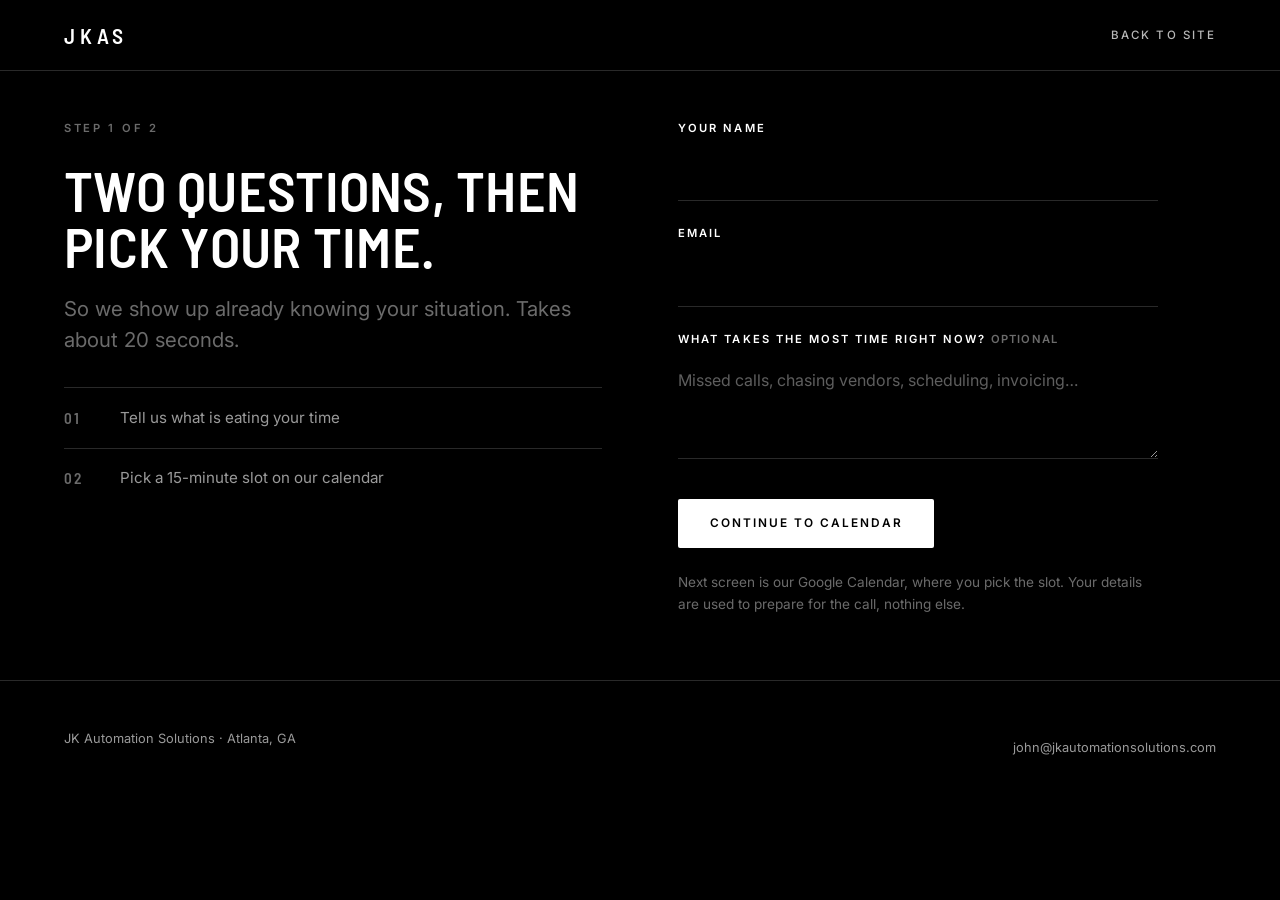
==== commit b2c65d82: "Replace the founder's name with a local Atlanta team voice Switches the site from first-person singu" ====
--- a/book/index.html
+++ b/book/index.html
@@ -4,7 +4,7 @@
   <meta charset="utf-8">
   <meta name="viewport" content="width=device-width, initial-scale=1">
   <title>Book a 15-minute walkthrough | JK Automation Solutions</title>
-  <meta name="description" content="Tell John what's eating your time, then pick a 15-minute slot.">
+  <meta name="description" content="Tell us what's eating your time, then pick a 15-minute slot.">
   <meta name="robots" content="noindex, follow">
   <meta name="theme-color" content="#000000">
   <link rel="icon" href="/jkas.svg">
@@ -69,10 +69,10 @@
       <div>
         <p class="eyebrow">Step 1 of 2</p>
         <h2>Two questions, then pick your time.</h2>
-        <p class="lede" style="margin-top:1.25rem">So John shows up already knowing your situation. Takes about 20 seconds.</p>
+        <p class="lede" style="margin-top:1.25rem">So we show up already knowing your situation. Takes about 20 seconds.</p>
         <ol class="book-steps">
-          <li><span class="num">01</span><span>Tell John what is eating your time</span></li>
-          <li><span class="num">02</span><span>Pick a 15-minute slot on his calendar</span></li>
+          <li><span class="num">01</span><span>Tell us what is eating your time</span></li>
+          <li><span class="num">02</span><span>Pick a 15-minute slot on our calendar</span></li>
         </ol>
       </div>
 
@@ -98,7 +98,7 @@
           <p class="actions" style="margin-top:2rem">
             <button class="btn btn-solid" type="submit" id="book-submit">Continue to calendar</button>
           </p>
-          <p class="fineprint">Next screen is John's Google Calendar, where you pick the slot. Your details are used to prepare for the call, nothing else.</p>
+          <p class="fineprint">Next screen is our Google Calendar, where you pick the slot. Your details are used to prepare for the call, nothing else.</p>
         </form>
 
         <p class="actions" id="fallback" hidden>
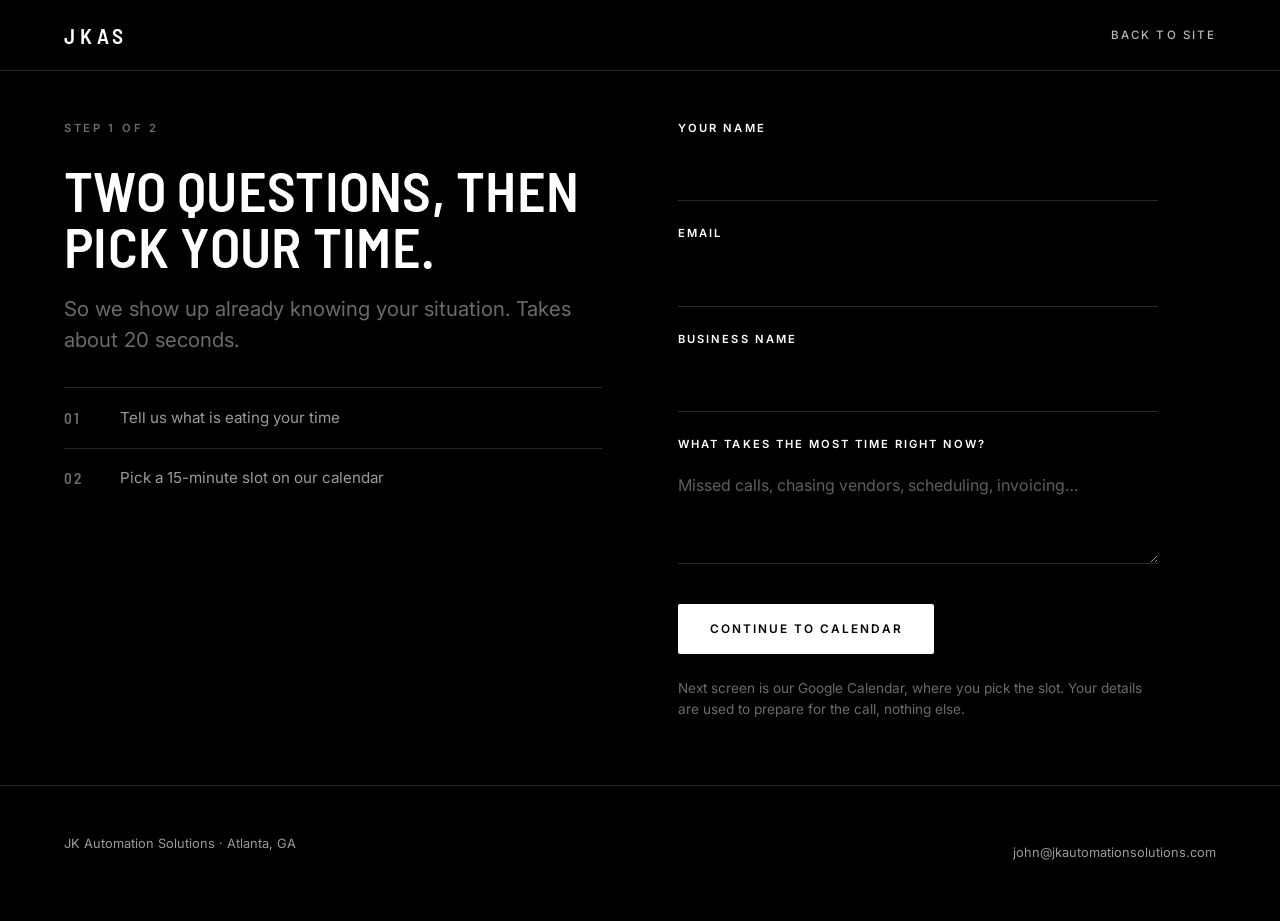
==== commit f7d4cf6e: "Capture booking leads in Google Forms when the calendar is skipped. Fill FORM_ACTION and FORM_FIELDS" ====
--- a/book/index.html
+++ b/book/index.html
@@ -91,9 +91,18 @@
           </div>
 
           <div class="field">
-            <label for="task">What takes the most time right now? <span class="opt">Optional</span></label>
-            <textarea id="task" name="task" rows="3" placeholder="Missed calls, chasing vendors, scheduling, invoicing&hellip;"></textarea>
-          </div>
+            <label for="business">Business name</label>
+            <input id="business" name="business" type="text" autocomplete="organization" required>
+            <p class="err" data-err="business" hidden>Please add your business name.</p>
+          </div>
+
+          <div class="field">
+            <label for="task">What takes the most time right now?</label>
+            <textarea id="task" name="task" rows="3" placeholder="Missed calls, chasing vendors, scheduling, invoicing&hellip;" required></textarea>
+            <p class="err" data-err="task" hidden>Please tell us what takes the most time.</p>
+          </div>
+
+          <input type="hidden" id="gclid" name="gclid" value="">
 
           <p class="actions" style="margin-top:2rem">
             <button class="btn btn-solid" type="submit" id="book-submit">Continue to calendar</button>
@@ -128,8 +137,8 @@
     // they abandon the calendar step. Fill both in to switch it on.
     // FORM_ACTION: https://docs.google.com/forms/d/e/<FORM_ID>/formResponse
     // FORM_FIELDS: the entry.NNNN ids from that form's prefilled link.
-    var FORM_ACTION = '';
-    var FORM_FIELDS = { name: '', email: '', task: '', gclid: '' };
+    var FORM_ACTION = 'https://docs.google.com/forms/d/e/1FAIpQLSeGYPSuu9fcvmVr-8R3EpZDl9FlTIwK1yXONM4F2P9GrvNW4A/formResponse';
+    var FORM_FIELDS = { name: 'entry.1538416761', email: 'entry.268714676', business: 'entry.976942843', task: 'entry.709829618', gclid: 'entry.2130794918' };
     // ------------------------------------------------------------------
 
     var form = document.getElementById('book-form');
@@ -138,6 +147,17 @@
     var handedOff = false;
 
     document.getElementById('fallback-link').href = CALENDAR_URL;
+
+    // Prefer the live click id, then a stored cookie / localStorage value.
+    (function fillGclid() {
+      var el = document.getElementById('gclid');
+      var q = new URLSearchParams(location.search).get('gclid');
+      if (q) { el.value = q; return; }
+      var m = document.cookie.match(/(?:^|;\s*)gclid=([^;]+)/);
+      if (m) { el.value = decodeURIComponent(m[1]); return; }
+      var attr = (window.jkTrack && window.jkTrack.readAttr()) || {};
+      el.value = attr.gclid || '';
+    })();
 
     function showErr(field, show) {
       var el = document.querySelector('[data-err="' + field + '"]');
@@ -172,12 +192,16 @@
 
       var name = form.name.value.trim();
       var email = form.email.value.trim();
+      var business = form.business.value.trim();
       var task = form.task.value.trim();
 
       showErr('name', !name);
       showErr('email', !validEmail(email));
-      if (!name || !validEmail(email)) {
-        document.getElementById(!name ? 'name' : 'email').focus();
+      showErr('business', !business);
+      showErr('task', !task);
+      if (!name || !validEmail(email) || !business || !task) {
+        var first = !name ? 'name' : !validEmail(email) ? 'email' : !business ? 'business' : 'task';
+        document.getElementById(first).focus();
         return;
       }
 
@@ -185,7 +209,8 @@
       submit.textContent = 'Opening calendar…';
 
       var attr = (window.jkTrack && window.jkTrack.readAttr()) || {};
-      saveLead({ name: name, email: email, task: task, gclid: attr.gclid || '' });
+      var gclid = (form.gclid && form.gclid.value.trim()) || attr.gclid || '';
+      saveLead({ name: name, email: email, business: business, task: task, gclid: gclid });
 
       // Enhanced conversions: lets Google match this lead to the ad click
       // even when the gclid cookie is missing.
--- a/styles.css
+++ b/styles.css
@@ -288,6 +288,20 @@
   .section-head .lede { margin: 0; }
 }
 
+/* ---------- Outcome groups ---------- */
+
+.group-label {
+  font-family: "Barlow Semi Condensed", Inter, sans-serif;
+  font-size: 0.85rem;
+  font-weight: 600;
+  letter-spacing: 0.18em;
+  text-transform: uppercase;
+  color: var(--grey);
+  margin: 2.75rem 0 0;
+}
+
+.group-label:first-of-type { margin-top: 0; }
+
 /* ---------- Numbered list ---------- */
 
 .items {
